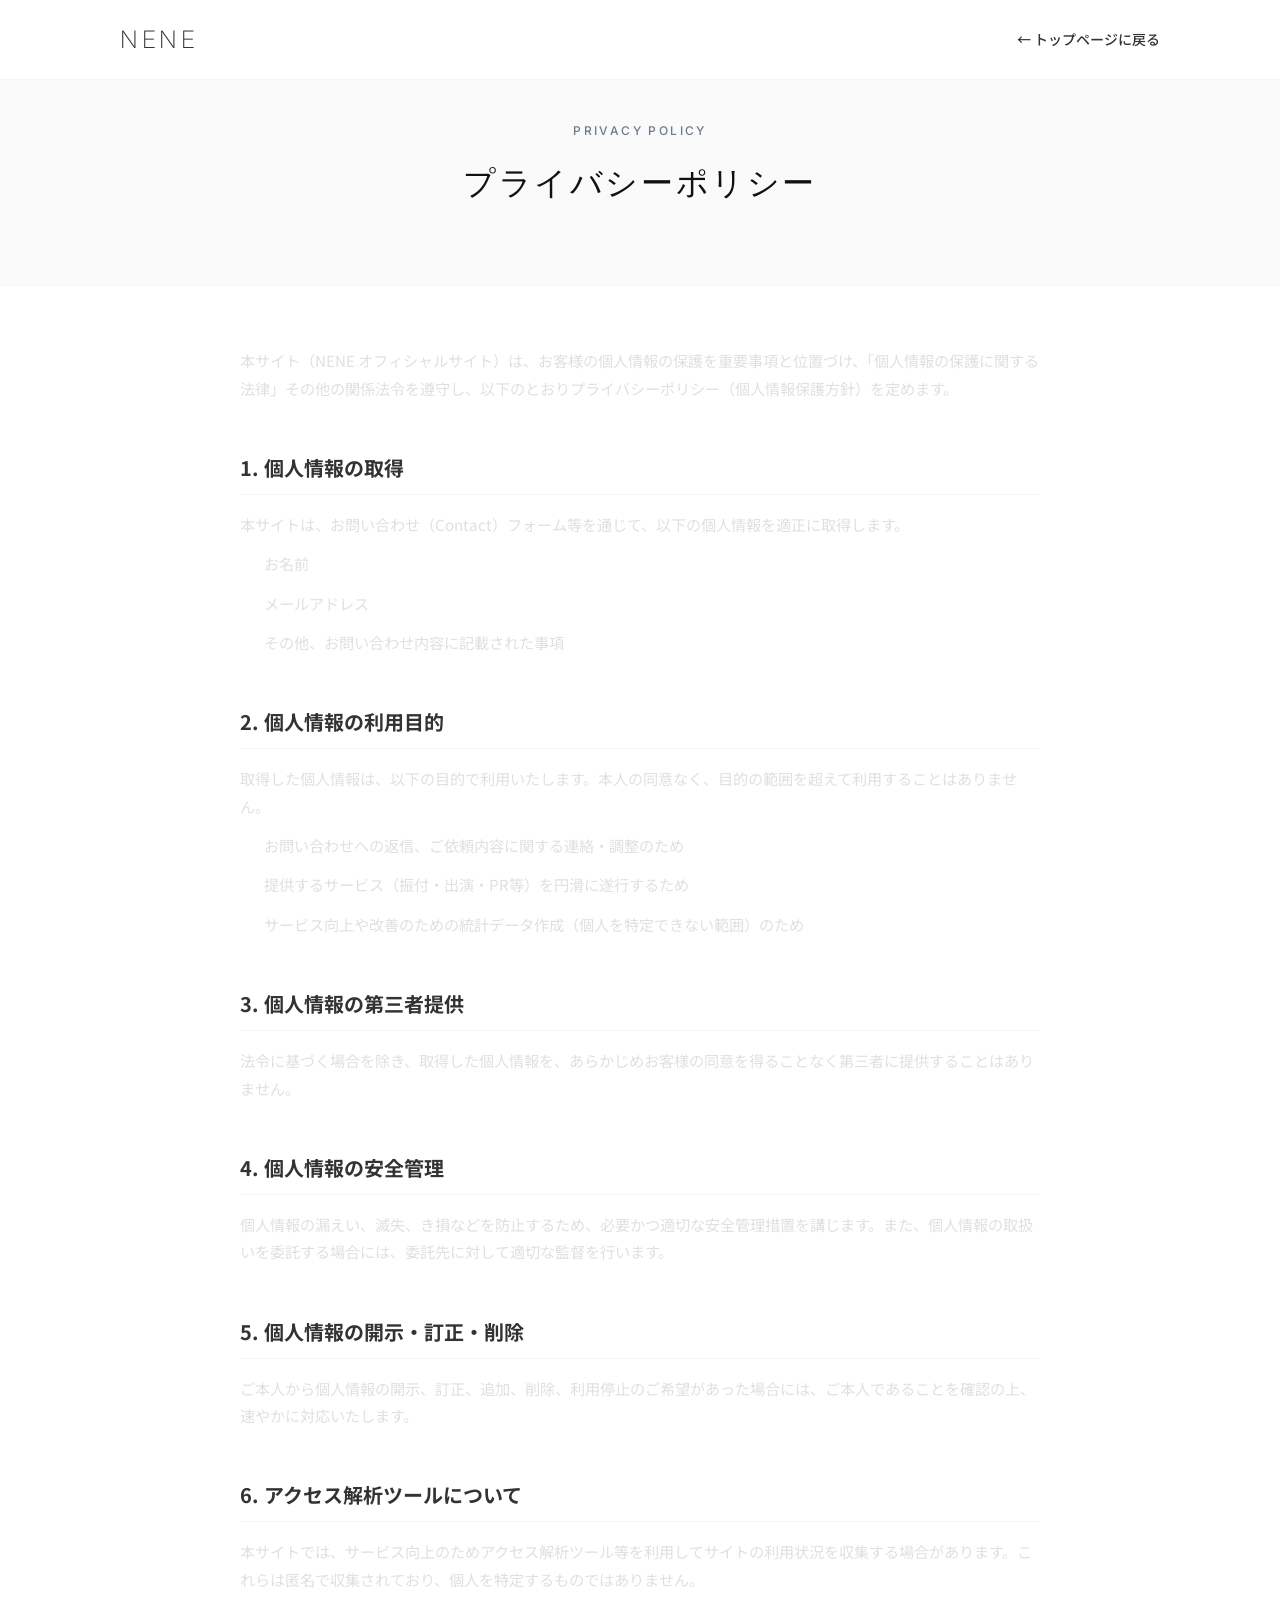
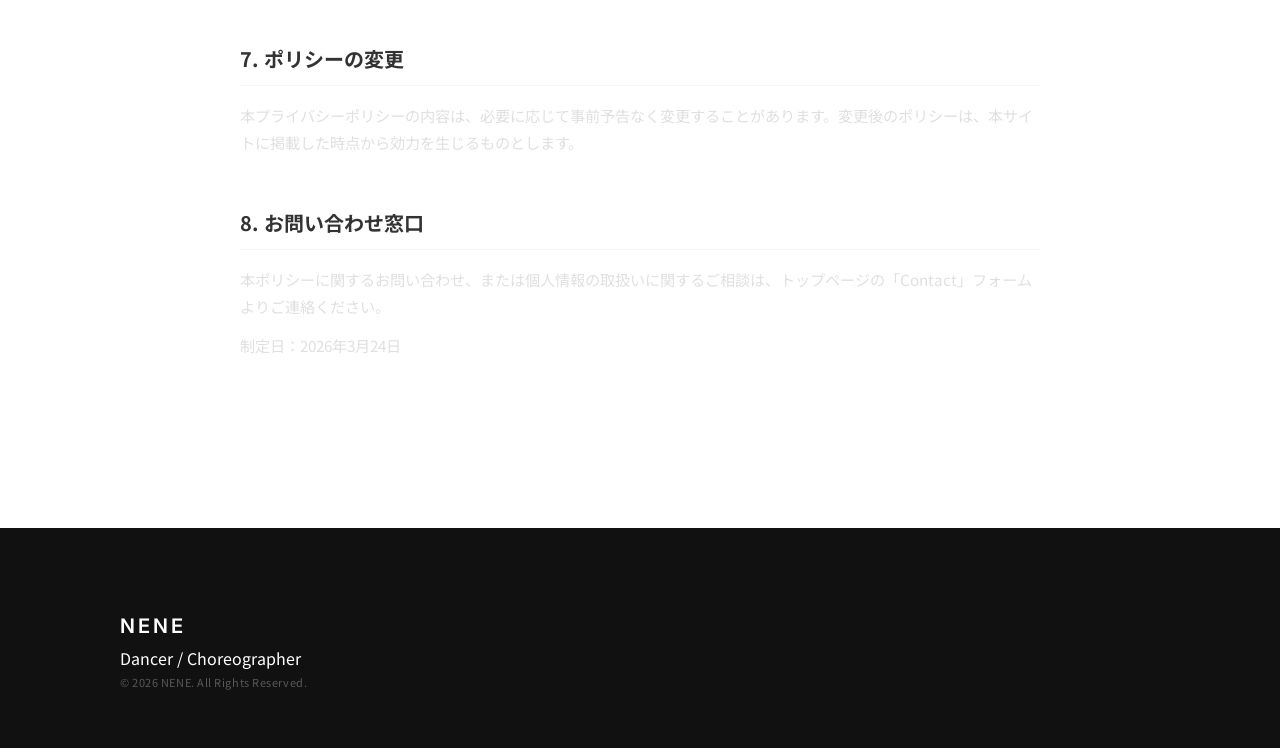
==== privacy-policy.html @ 234c53a7 "Add files via upload" ====
<!DOCTYPE html>
<html lang="ja">

<head>
  <meta charset="UTF-8">
  <meta name="viewport" content="width=device-width, initial-scale=1.0">
  <title>プライバシーポリシー — NENE</title>
  <meta name="description" content="NENE オフィシャルサイトのプライバシーポリシー（個人情報保護方針）に関するページです。">
  <link rel="stylesheet" href="style.css">
  <style>
    .page-header {
      padding: 120px 0 60px;
      background-color: var(--c-off-white);
      text-align: center;
    }
    .page-content {
      padding: 60px 0 120px;
      max-width: 800px;
      margin: 0 auto;
    }
    .policy-section {
      margin-bottom: 48px;
    }
    .policy-section h3 {
      font-size: 1.25rem;
      margin-bottom: 16px;
      color: var(--c-dark);
      padding-bottom: 8px;
      border-bottom: 1px solid var(--c-light-gray);
    }
    .policy-section p, .policy-section li {
      font-size: 0.95rem;
      line-height: 1.8;
      color: var(--c-mid-gray);
      margin-bottom: 12px;
    }
    .policy-section ul {
      padding-left: 24px;
      margin-bottom: 16px;
    }
  </style>
</head>

<body>

  <!-- HEADER -->
  <header class="header" style="background-color: var(--c-white); border-bottom: 1px solid var(--c-light-gray);">
    <div class="header-inner">
      <a href="index.html" class="header-logo"><span class="nene-logo" style="color:var(--c-dark);">NENE</span></a>
      <a href="index.html" style="font-size:0.875rem; color:var(--c-dark); font-weight:var(--fw-medium); text-decoration:none;">← トップページに戻る</a>
    </div>
  </header>

  <main>
    <div class="page-header">
      <div class="container">
        <p class="section-label">Privacy Policy</p>
        <h1 class="section-title">プライバシーポリシー</h1>
      </div>
    </div>

    <div class="page-content container">
      <div class="policy-section">
        <p>本サイト（NENE オフィシャルサイト）は、お客様の個人情報の保護を重要事項と位置づけ、「個人情報の保護に関する法律」その他の関係法令を遵守し、以下のとおりプライバシーポリシー（個人情報保護方針）を定めます。</p>
      </div>

      <div class="policy-section">
        <h3>1. 個人情報の取得</h3>
        <p>本サイトは、お問い合わせ（Contact）フォーム等を通じて、以下の個人情報を適正に取得します。</p>
        <ul>
          <li>お名前</li>
          <li>メールアドレス</li>
          <li>その他、お問い合わせ内容に記載された事項</li>
        </ul>
      </div>

      <div class="policy-section">
        <h3>2. 個人情報の利用目的</h3>
        <p>取得した個人情報は、以下の目的で利用いたします。本人の同意なく、目的の範囲を超えて利用することはありません。</p>
        <ul>
          <li>お問い合わせへの返信、ご依頼内容に関する連絡・調整のため</li>
          <li>提供するサービス（振付・出演・PR等）を円滑に遂行するため</li>
          <li>サービス向上や改善のための統計データ作成（個人を特定できない範囲）のため</li>
        </ul>
      </div>

      <div class="policy-section">
        <h3>3. 個人情報の第三者提供</h3>
        <p>法令に基づく場合を除き、取得した個人情報を、あらかじめお客様の同意を得ることなく第三者に提供することはありません。</p>
      </div>

      <div class="policy-section">
        <h3>4. 個人情報の安全管理</h3>
        <p>個人情報の漏えい、滅失、き損などを防止するため、必要かつ適切な安全管理措置を講じます。また、個人情報の取扱いを委託する場合には、委託先に対して適切な監督を行います。</p>
      </div>

      <div class="policy-section">
        <h3>5. 個人情報の開示・訂正・削除</h3>
        <p>ご本人から個人情報の開示、訂正、追加、削除、利用停止のご希望があった場合には、ご本人であることを確認の上、速やかに対応いたします。</p>
      </div>

      <div class="policy-section">
        <h3>6. アクセス解析ツールについて</h3>
        <p>本サイトでは、サービス向上のためアクセス解析ツール等を利用してサイトの利用状況を収集する場合があります。これらは匿名で収集されており、個人を特定するものではありません。</p>
      </div>

      <div class="policy-section">
        <h3>7. ポリシーの変更</h3>
        <p>本プライバシーポリシーの内容は、必要に応じて事前予告なく変更することがあります。変更後のポリシーは、本サイトに掲載した時点から効力を生じるものとします。</p>
      </div>
      
      <div class="policy-section">
        <h3>8. お問い合わせ窓口</h3>
        <p>本ポリシーに関するお問い合わせ、または個人情報の取扱いに関するご相談は、トップページの「Contact」フォームよりご連絡ください。</p>
        <p>制定日：2026年3月24日</p>
      </div>
    </div>
  </main>

  <!-- FOOTER -->
  <footer class="footer">
    <div class="container">
      <div class="footer-logo">NENE</div>
      <p class="footer-sub">Dancer / Choreographer</p>
      <div class="footer-copy">© 2026 NENE. All Rights Reserved.</div>
    </div>
  </footer>

</body>
</html>
---- style.css ----
/* ============================================================
   NENE LP — Design System & Styles
   ============================================================ */

/* --- Google Fonts --- */
@import url('https://fonts.googleapis.com/css2?family=Inter:wght@300;400;500;600;700&family=Noto+Sans+JP:wght@300;400;500;600;700&display=swap');

/* --- CSS Custom Properties --- */
:root {
  /* Colors */
  --c-white: #FFFFFF;
  --c-off-white: #FAFAFA;
  --c-light-gray: #F5F5F5;
  --c-mid-gray: #E0E0E0;
  --c-text-gray: #888888;
  --c-dark: #333333;
  --c-black: #111111;
  --c-accent: #6B7B8D;
  --c-accent-light: #8A9AAC;

  /* Typography */
  --ff-en: 'Inter', sans-serif;
  --ff-jp: 'Noto Sans JP', sans-serif;
  --fw-light: 300;
  --fw-regular: 400;
  --fw-medium: 500;
  --fw-semibold: 600;
  --fw-bold: 700;

  /* Spacing */
  --section-py: 120px;
  --section-px: 80px;
  --container-max: 1200px;

  /* Transitions */
  --transition-base: 0.3s cubic-bezier(0.4, 0, 0.2, 1);
  --transition-slow: 0.6s cubic-bezier(0.4, 0, 0.2, 1);

  /* Border Radius */
  --radius-sm: 4px;
  --radius-md: 8px;
  --radius-lg: 16px;
  --radius-full: 9999px;

  /* Header */
  --header-height: 80px;
  --header-height-shrunk: 60px;
}

/* --- Reset & Base --- */
*,
*::before,
*::after {
  margin: 0;
  padding: 0;
  box-sizing: border-box;
}

html {
  scroll-behavior: smooth;
  font-size: 16px;
  -webkit-font-smoothing: antialiased;
  -moz-osx-font-smoothing: grayscale;
}

body {
  font-family: var(--ff-jp);
  color: var(--c-dark);
  background-color: var(--c-white);
  line-height: 1.8;
  overflow-x: hidden;
}

img {
  max-width: 100%;
  height: auto;
  display: block;
}

a {
  color: inherit;
  text-decoration: none;
  transition: opacity var(--transition-base);
}

a:hover {
  opacity: 0.7;
}

ul,
ol {
  list-style: none;
}

button {
  font-family: inherit;
  cursor: pointer;
  border: none;
  background: none;
}

/* --- Utility --- */
.container {
  max-width: var(--container-max);
  margin: 0 auto;
  padding: 0 var(--section-px);
}

.section-label {
  font-family: var(--ff-en);
  font-size: 0.75rem;
  font-weight: var(--fw-medium);
  letter-spacing: 0.2em;
  text-transform: uppercase;
  color: var(--c-accent);
  margin-bottom: 12px;
}

.section-title {
  font-family: var(--ff-en);
  font-size: 2rem;
  font-weight: var(--fw-light);
  letter-spacing: 0.08em;
  color: var(--c-black);
  margin-bottom: 16px;
}

.section-subtitle {
  font-size: 0.95rem;
  font-weight: var(--fw-light);
  color: var(--c-text-gray);
  line-height: 1.8;
  max-width: 600px;
}

.btn {
  display: inline-flex;
  align-items: center;
  justify-content: center;
  gap: 8px;
  padding: 14px 32px;
  font-size: 0.875rem;
  font-weight: var(--fw-medium);
  letter-spacing: 0.05em;
  border-radius: var(--radius-md);
  transition: all var(--transition-base);
  white-space: nowrap;
}

.btn-primary {
  background-color: var(--c-black);
  color: var(--c-white);
}

.btn-primary:hover {
  background-color: var(--c-dark);
  opacity: 1;
}

.btn-outline {
  background-color: transparent;
  color: var(--c-black);
  border: 1px solid var(--c-black);
}

.btn-outline:hover {
  background-color: var(--c-black);
  color: var(--c-white);
  opacity: 1;
}

.btn-white {
  background-color: var(--c-white);
  color: var(--c-black);
}

.btn-white:hover {
  background-color: var(--c-off-white);
  opacity: 1;
}

.btn-sm {
  padding: 10px 24px;
  font-size: 0.8125rem;
}

.btn-arrow::after {
  content: '→';
  transition: transform var(--transition-base);
}

.btn-arrow:hover::after {
  transform: translateX(4px);
}

/* --- Fade-in Animation --- */
.fade-in {
  opacity: 0;
  transform: translateY(30px);
  transition: opacity var(--transition-slow), transform var(--transition-slow);
}

.fade-in.is-visible {
  opacity: 1;
  transform: translateY(0);
}

/* ============================================================
   HEADER
   ============================================================ */
.header {
  position: fixed;
  top: 0;
  left: 0;
  width: 100%;
  height: var(--header-height);
  z-index: 1000;
  background-color: rgba(255, 255, 255, 0.95);
  backdrop-filter: blur(12px);
  -webkit-backdrop-filter: blur(12px);
  transition: height var(--transition-base), box-shadow var(--transition-base);
  display: flex;
  align-items: center;
}

.header.is-scrolled {
  height: var(--header-height-shrunk);
  box-shadow: 0 1px 0 rgba(0, 0, 0, 0.06);
}

.header-inner {
  display: flex;
  align-items: center;
  justify-content: space-between;
  width: 100%;
  max-width: var(--container-max);
  margin: 0 auto;
  padding: 0 var(--section-px);
}

.header-logo {
  font-family: var(--ff-en);
  font-size: 1.5rem;
  font-weight: var(--fw-semibold);
  letter-spacing: 0.15em;
  color: var(--c-black);
  transition: font-size var(--transition-base);
}

.header.is-scrolled .header-logo {
  font-size: 1.25rem;
}

.header-nav {
  display: flex;
  align-items: center;
  gap: 36px;
}

.header-nav a {
  font-size: 0.8125rem;
  font-weight: var(--fw-medium);
  letter-spacing: 0.05em;
  color: var(--c-dark);
  position: relative;
}

.header-nav a::after {
  content: '';
  position: absolute;
  bottom: -4px;
  left: 0;
  width: 0;
  height: 1px;
  background-color: var(--c-black);
  transition: width var(--transition-base);
}

.header-nav a:hover {
  opacity: 1;
}

.header-nav a:hover::after {
  width: 100%;
}

/* Hamburger */
.hamburger {
  display: none;
  flex-direction: column;
  justify-content: center;
  gap: 6px;
  width: 28px;
  height: 28px;
  z-index: 1100;
  position: relative;
}

.hamburger span {
  display: block;
  width: 100%;
  height: 1.5px;
  background-color: var(--c-black);
  transition: all var(--transition-base);
  transform-origin: center;
}

.hamburger.is-open span:nth-child(1) {
  transform: translateY(7.5px) rotate(45deg);
}

.hamburger.is-open span:nth-child(2) {
  opacity: 0;
}

.hamburger.is-open span:nth-child(3) {
  transform: translateY(-7.5px) rotate(-45deg);
}

/* Mobile Menu Overlay */
.mobile-menu {
  position: fixed;
  top: 0;
  left: 0;
  width: 100%;
  height: 100vh;
  height: 100dvh;
  background-color: rgba(255, 255, 255, 0.98);
  backdrop-filter: blur(20px);
  -webkit-backdrop-filter: blur(20px);
  z-index: 1050;
  display: flex;
  flex-direction: column;
  align-items: center;
  justify-content: center;
  gap: 40px;
  opacity: 0;
  visibility: hidden;
  transition: opacity var(--transition-base), visibility var(--transition-base);
}

.mobile-menu.is-open {
  opacity: 1;
  visibility: visible;
}

.mobile-menu a {
  font-family: var(--ff-en);
  font-size: 1.25rem;
  font-weight: var(--fw-light);
  letter-spacing: 0.15em;
  color: var(--c-black);
}

.mobile-menu-sns {
  display: flex;
  gap: 24px;
  margin-top: 20px;
}

.mobile-menu-sns a {
  font-size: 1rem;
  letter-spacing: 0;
}

/* ============================================================
   HERO
   ============================================================ */
.hero {
  position: relative;
  width: 100%;
  height: 90vh;
  height: 90dvh;
  min-height: 600px;
  display: flex;
  align-items: flex-end;
  justify-content: flex-start;
  overflow: hidden;
}

.hero-bg {
  position: absolute;
  top: 0;
  left: 0;
  width: 100%;
  height: 100%;
  z-index: 1;
}

.hero-slide {
  position: absolute;
  top: 0;
  left: 0;
  width: 100%;
  height: 100%;
  object-fit: cover;
  object-position: center 30%;
  opacity: 0;
  transition: opacity 1s ease-in-out;
}

.hero-slide.is-active {
  opacity: 1;
}

.hero-overlay {
  display: none;
}

@media (prefers-reduced-motion: reduce) {
  .hero-slide {
    transition: none;
  }
}

.hero-content {
  position: relative;
  z-index: 3;
  width: 36%;
  min-width: 340px;
  max-width: 440px;
  display: flex;
  flex-direction: column;
  justify-content: center;
  margin: 0 0 40px max(var(--section-px), calc((100vw - var(--container-max)) / 2 + var(--section-px)));
  padding: 32px;
  border-radius: 20px;
  color: var(--c-black);
  background-color: rgba(255, 255, 255, 0.55);
  backdrop-filter: blur(16px);
  -webkit-backdrop-filter: blur(16px);
  border: 1px solid rgba(255, 255, 255, 0.6);
  box-shadow: 0 8px 32px rgba(0, 0, 0, 0.1);
}

.hero-catch {
  font-family: var(--ff-en);
  font-size: 2.4rem;
  font-weight: var(--fw-light);
  letter-spacing: 0.1em;
  line-height: 1.4;
  margin-bottom: 12px;
  opacity: 0;
  transform: translateY(30px);
  animation: heroFadeIn 1s ease-out 0.3s forwards;
}

.hero-sub {
  font-family: var(--ff-en);
  font-size: 0.9rem;
  font-weight: var(--fw-light);
  letter-spacing: 0.15em;
  margin-bottom: 12px;
  opacity: 0;
  transform: translateY(20px);
  animation: heroFadeIn 1s ease-out 0.4s forwards;
}

.hero-sub-copy {
  font-size: 0.9rem;
  font-weight: var(--fw-light);
  color: var(--c-text-gray);
  letter-spacing: 0.05em;
  line-height: 1.6;
  margin-bottom: 24px;
  opacity: 0;
  transform: translateY(20px);
  animation: heroFadeIn 1s ease-out 0.7s forwards;
}

.hero-cta {
  display: flex;
  gap: 12px;
  flex-wrap: wrap;
  opacity: 0;
  transform: translateY(20px);
  animation: heroFadeIn 1s ease-out 1s forwards;
}

@keyframes heroFadeIn {
  to {
    opacity: 1;
    transform: translateY(0);
  }
}

.btn-hero-main {
  background-color: var(--c-black);
  color: var(--c-white);
  border: 1px solid var(--c-black);
}
.btn-hero-main:hover {
  background-color: var(--c-dark);
  color: var(--c-white);
}

.btn-hero-sub {
  background-color: transparent;
  color: var(--c-black);
  border: 1px solid var(--c-black);
}
.btn-hero-sub:hover {
  background-color: var(--c-black);
  color: var(--c-white);
}

/* ============================================================
   QUICK REQUESTS
   ============================================================ */
.quick-requests {
  background: var(--c-off-white);
  padding: 72px 0 64px;
  position: relative;
  z-index: 10;
  border-top: 1px solid rgba(0, 0, 0, 0.03);
  border-bottom: 1px solid rgba(0, 0, 0, 0.03);
}

.quick-requests-header {
  text-align: center;
  margin-bottom: 48px;
}

.quick-requests-title {
  font-size: 1.35rem;
  letter-spacing: 0.1em;
  margin-bottom: 12px;
  font-weight: var(--fw-semibold);
  color: var(--c-black);
}

.quick-requests-sub {
  font-size: 0.85rem;
  letter-spacing: 0.05em;
  color: var(--c-text-gray);
}

.quick-requests-grid {
  display: grid;
  grid-template-columns: repeat(4, 1fr);
  gap: 24px;
  max-width: 1000px;
  margin: 0 auto;
}

.quick-req-item {
  display: flex;
  flex-direction: column;
  align-items: center;
  text-align: center;
  background-color: var(--c-white);
  padding: 32px 24px;
  border-radius: 12px;
  border: 1px solid rgba(0, 0, 0, 0.04);
  box-shadow: 0 4px 16px rgba(0, 0, 0, 0.02);
  transition: transform var(--transition-base), box-shadow var(--transition-base);
}

.quick-req-item:hover {
  transform: translateY(-2px);
  box-shadow: 0 8px 24px rgba(0, 0, 0, 0.06);
}

.quick-req-label {
  font-weight: var(--fw-semibold);
  font-size: 1.05rem;
  color: var(--c-black);
  margin-bottom: 16px;
  position: relative;
}

.quick-req-label::after {
  content: '';
  display: block;
  width: 24px;
  height: 1px;
  background-color: rgba(0, 0, 0, 0.15);
  margin: 12px auto 0;
}

.quick-req-desc {
  font-size: 0.85rem;
  color: var(--c-text-gray);
  line-height: 1.6;
}

/* ============================================================
   NEWS / INFORMATION
   ============================================================ */
.news {
  padding: var(--section-py) 0;
  background-color: var(--c-white);
}

.news-header {
  display: flex;
  align-items: flex-end;
  justify-content: space-between;
  margin-bottom: 48px;
}

.news-list {
  display: flex;
  flex-direction: column;
  gap: 0;
}

.news-item {
  display: flex;
  align-items: baseline;
  gap: 24px;
  padding: 24px 0;
  border-bottom: 1px solid var(--c-mid-gray);
  transition: background-color var(--transition-base);
}

.news-item:first-child {
  border-top: 1px solid var(--c-mid-gray);
}

.news-item:hover {
  background-color: var(--c-off-white);
}

.news-date {
  font-family: var(--ff-en);
  font-size: 0.8125rem;
  font-weight: var(--fw-regular);
  color: var(--c-text-gray);
  letter-spacing: 0.05em;
  white-space: nowrap;
  min-width: 100px;
}

.news-category {
  font-size: 0.6875rem;
  font-weight: var(--fw-medium);
  letter-spacing: 0.1em;
  text-transform: uppercase;
  color: var(--c-accent);
  background-color: var(--c-light-gray);
  padding: 4px 12px;
  border-radius: var(--radius-full);
  white-space: nowrap;
}

.news-title {
  font-size: 0.9375rem;
  font-weight: var(--fw-regular);
  color: var(--c-dark);
  flex: 1;
}

.news-more {
  text-align: center;
  margin-top: 48px;
}

/* ============================================================
   PROFILE
   ============================================================ */
.profile {
  padding: var(--section-py) 0;
  background-color: var(--c-off-white);
}

.profile-grid {
  display: grid;
  grid-template-columns: 1fr 1fr;
  gap: 80px;
  align-items: start;
  margin-top: 56px;
}

.profile-image {
  position: relative;
  overflow: hidden;
  border-radius: var(--radius-sm);
}

.profile-image img {
  width: 100%;
  height: auto;
  aspect-ratio: 3/4;
  object-fit: cover;
  transition: transform var(--transition-slow);
}

.profile-image:hover img {
  transform: scale(1.02);
}

.profile-info {
  display: flex;
  flex-direction: column;
  gap: 24px;
}

.profile-name {
  font-family: var(--ff-en);
  font-size: 2.5rem;
  font-weight: var(--fw-light);
  letter-spacing: 0.15em;
  color: var(--c-black);
}

.profile-title {
  font-family: var(--ff-en);
  font-size: 0.875rem;
  font-weight: var(--fw-regular);
  letter-spacing: 0.15em;
  color: var(--c-accent);
}

.profile-badges {
  display: grid;
  grid-template-columns: repeat(3, 1fr);
  gap: 12px;
  margin-top: 24px;
  margin-bottom: 32px;
}

.profile-badge {
  display: flex;
  flex-direction: column;
  align-items: center;
  justify-content: flex-start;
  text-align: center;
  gap: 6px;
  background-color: var(--c-off-white);
  padding: 16px 8px;
  border-radius: var(--radius-sm);
  border: 1px solid var(--c-light-gray);
  box-shadow: 0 4px 12px rgba(0,0,0,0.03);
}

.badge-icon {
  font-size: 1.75rem;
  line-height: 1;
}

.badge-text {
  font-family: var(--ff-ja);
  font-size: 0.75rem;
  font-weight: var(--fw-bold);
  line-height: 1.4;
  color: var(--c-dark);
}

@media (max-width: 480px) {
  .profile-badges {
    gap: 8px;
  }
  .profile-badge {
    padding: 12px 4px;
    gap: 4px;
  }
  .badge-icon {
    font-size: 1.5rem;
  }
  .badge-text {
    font-size: 0.65rem;
    letter-spacing: -0.02em;
  }
}

.profile-summary {
  font-size: 1rem;
  line-height: 2;
  color: var(--c-dark);
  font-weight: var(--fw-light);
}

.profile-detail {
  font-size: 0.9375rem;
  line-height: 2;
  color: var(--c-dark);
  font-weight: var(--fw-light);
}

.profile-highlights {
  margin-top: 8px;
}

.profile-highlights h4 {
  font-size: 0.8125rem;
  font-weight: var(--fw-semibold);
  letter-spacing: 0.1em;
  text-transform: uppercase;
  color: var(--c-accent);
  margin-bottom: 16px;
}

.profile-highlights ul {
  display: flex;
  flex-direction: column;
  gap: 8px;
}

.profile-highlights li {
  font-size: 0.875rem;
  font-weight: var(--fw-light);
  color: var(--c-dark);
  padding-left: 16px;
  position: relative;
}

.profile-highlights li::before {
  content: '';
  position: absolute;
  left: 0;
  top: 0.75em;
  width: 6px;
  height: 1px;
  background-color: var(--c-accent);
}

/* ============================================================
   SERVICES / WORKS
   ============================================================ */
.services {
  padding: var(--section-py) 0;
  background-color: var(--c-white);
}

.services-header {
  text-align: center;
  margin-bottom: 64px;
}

.services-header .section-subtitle {
  margin: 0 auto;
}

.services-grid {
  display: grid;
  grid-template-columns: 1fr 1fr;
  gap: 40px;
}

.service-card {
  background-color: var(--c-off-white);
  border-radius: var(--radius-md);
  padding: 48px 40px;
  display: flex;
  flex-direction: column;
  gap: 16px;
  transition: transform var(--transition-base), box-shadow var(--transition-base);
}

.service-card:hover {
  transform: translateY(-4px);
  box-shadow: 0 12px 40px rgba(0, 0, 0, 0.06);
}

.service-number {
  font-family: var(--ff-en);
  font-size: 0.75rem;
  font-weight: var(--fw-medium);
  letter-spacing: 0.15em;
  color: var(--c-accent);
}

.service-name {
  font-size: 1.25rem;
  font-weight: var(--fw-semibold);
  color: var(--c-black);
  letter-spacing: 0.05em;
}

.service-target {
  font-size: 0.8125rem;
  color: var(--c-accent);
  font-weight: var(--fw-medium);
}

.service-desc-layers {
  display: flex;
  flex-direction: column;
  gap: 12px;
  flex: 1;
}

.layer-benefit {
  font-size: 0.9375rem;
  color: var(--c-black);
  line-height: 1.6;
}

.layer-rationale {
  font-size: 0.875rem;
  color: var(--c-dark);
  line-height: 1.7;
  padding: 10px;
  background-color: var(--c-light-gray);
  border-left: 3px solid var(--c-accent);
  border-radius: 2px;
}

.layer-specifics {
  font-size: 0.875rem;
  color: var(--c-text-gray);
  line-height: 1.6;
}

.service-card .btn {
  align-self: flex-start;
  margin-top: 8px;
}

/* Visual Break Photo */
.visual-break {
  width: 100%;
  padding: 0;
  overflow: hidden;
}

.visual-break img {
  width: 100%;
  height: 480px;
  object-fit: cover;
}

#process + .visual-break img {
  object-position: center 30%;
}

#faq + .visual-break img {
  object-position: center 20%;
}

/* ============================================================
   SNS / FOLLOW
   ============================================================ */
.sns {
  padding: var(--section-py) 0;
  background-color: var(--c-off-white);
}

.sns-header {
  text-align: center;
  margin-bottom: 56px;
}

.sns-header .section-subtitle {
  margin: 0 auto;
}

.sns-grid {
  display: grid;
  grid-template-columns: repeat(3, 1fr);
  gap: 32px;
}

.sns-card {
  background-color: var(--c-white);
  border-radius: var(--radius-md);
  padding: 48px 32px;
  text-align: center;
  display: flex;
  flex-direction: column;
  align-items: center;
  gap: 20px;
  transition: transform var(--transition-base), box-shadow var(--transition-base);
}

.sns-card:hover {
  transform: translateY(-4px);
  box-shadow: 0 12px 40px rgba(0, 0, 0, 0.06);
}

.sns-icon {
  width: 56px;
  height: 56px;
  border-radius: 50%;
  background-color: var(--c-light-gray);
  display: flex;
  align-items: center;
  justify-content: center;
  transition: background-color var(--transition-base);
}

.sns-card:hover .sns-icon {
  background-color: var(--c-black);
}

.sns-icon svg {
  width: 24px;
  height: 24px;
  fill: var(--c-dark);
  transition: fill var(--transition-base);
}

.sns-card:hover .sns-icon svg {
  fill: var(--c-white);
}

.sns-name {
  font-family: var(--ff-en);
  font-size: 1rem;
  font-weight: var(--fw-medium);
  letter-spacing: 0.1em;
  color: var(--c-black);
}

.sns-handle {
  font-size: 0.8125rem;
  color: var(--c-text-gray);
  font-weight: var(--fw-light);
}

/* ============================================================
   LOGO (CSS Text)
   ============================================================ */
.nene-logo {
  font-family: var(--ff-en);
  font-weight: 200;
  letter-spacing: 0.15em;
  line-height: 1;
  text-transform: uppercase;
  display: inline-block;
}

.header-logo {
  display: flex;
  align-items: center;
}

.header-logo .nene-logo {
  font-size: 1.5rem;
  color: var(--c-black);
  transition: font-size var(--transition-base);
}

.header.is-scrolled .header-logo .nene-logo {
  font-size: 1.25rem;
}

.hero-logo-wrapper {
  margin-bottom: 32px;
}

.hero-logo-text {
  font-size: 4rem;
  color: var(--c-white);
  animation: heroFadeIn 1s ease-out 0s forwards;
  opacity: 0;
  transform: translateY(30px);
}

.footer-logo-watermark {
  position: absolute;
  top: 50%;
  left: 50%;
  transform: translate(-50%, -50%);
  z-index: 0;
  pointer-events: none;
  opacity: 0.04;
}

.footer-logo-watermark .nene-logo {
  font-size: 25vw;
  color: var(--c-white);
  white-space: nowrap;
}

/* ============================================================
   VOICE (Reviews)
   ============================================================ */
.voice {
  padding: var(--section-py) 0;
  background-color: var(--c-light-gray);
  overflow: hidden;
}

.voice-header {
  text-align: center;
  margin-bottom: 64px;
}

.voice-carousel {
  position: relative;
  width: 100%;
  padding-bottom: 40px;
  /* space for dots */
}

.voice-track-container {
  overflow: hidden;
  width: 100%;
  border-radius: var(--radius-md);
  cursor: grab;
}

.voice-track-container:active {
  cursor: grabbing;
}

.voice-track {
  display: flex;
  gap: 20px;
  transition: transform 0.4s cubic-bezier(0.25, 1, 0.5, 1);
  will-change: transform;
}

.voice-card {
  flex: 0 0 calc(33.333% - 13.4px);
  min-width: 280px;
  background-color: var(--c-white);
  padding: 32px;
  border-radius: var(--radius-md);
  box-shadow: 0 4px 12px rgba(0, 0, 0, 0.03);
  display: flex;
  flex-direction: column;
  gap: 12px;
  user-select: none;
}

.voice-catch {
  font-size: 1.05rem;
  font-weight: var(--fw-semibold);
  color: var(--c-black);
  border-bottom: 2px solid var(--c-accent);
  padding-bottom: 8px;
  margin-bottom: 4px;
}

.voice-text {
  font-size: 0.9375rem;
  line-height: 1.8;
  color: var(--c-dark);
  font-weight: var(--fw-regular);
}

/* Navigation Buttons */
.voice-nav-btn {
  position: absolute;
  top: calc(50% - 20px);
  transform: translateY(-50%);
  width: 48px;
  height: 48px;
  border-radius: 50%;
  background: var(--c-white);
  border: 1px solid rgba(0, 0, 0, 0.05);
  box-shadow: 0 4px 12px rgba(0, 0, 0, 0.1);
  display: flex;
  align-items: center;
  justify-content: center;
  color: var(--c-black);
  cursor: pointer;
  z-index: 10;
  transition: all var(--transition-base);
}

.voice-nav-btn:hover {
  background: var(--c-black);
  color: var(--c-white);
}

.voice-nav-btn.prev {
  left: -24px;
}

.voice-nav-btn.next {
  right: -24px;
}

/* Dots */
.voice-dots {
  position: absolute;
  bottom: 0;
  left: 0;
  width: 100%;
  display: flex;
  justify-content: center;
  gap: 8px;
  margin-top: 24px;
}

.voice-dot {
  width: 8px;
  height: 8px;
  border-radius: 50%;
  background: rgba(0, 0, 0, 0.15);
  cursor: pointer;
  transition: all var(--transition-base);
}

.voice-dot.is-active {
  background: var(--c-accent);
  transform: scale(1.2);
}

/* ============================================================
   WORKS (実績)
   ============================================================ */
.works {
  padding: var(--section-py) 0;
  background-color: var(--c-off-white);
}

.works-header {
  text-align: center;
  margin-bottom: 64px;
}

.works-category {
  margin-bottom: 64px;
}

.works-category:last-child {
  margin-bottom: 0;
}

.works-category-title {
  font-family: var(--ff-en);
  font-size: 1.25rem;
  font-weight: var(--fw-medium);
  letter-spacing: 0.1em;
  color: var(--c-accent);
  margin-bottom: 32px;
  padding-bottom: 12px;
  border-bottom: 1px solid var(--c-mid-gray);
}

.works-grid {
  display: grid;
  grid-template-columns: repeat(2, 1fr);
  gap: 32px;
}

.works-card {
  background-color: var(--c-white);
  border-radius: var(--radius-md);
  padding: 24px;
  box-shadow: 0 4px 16px rgba(0, 0, 0, 0.04);
  display: flex;
  flex-direction: column;
  gap: 16px;
}

.works-label {
  font-family: var(--ff-en);
  font-size: 0.75rem;
  font-weight: var(--fw-medium);
  letter-spacing: 0.1em;
  text-transform: uppercase;
  color: var(--c-mid-gray);
}

/* YouTube 16:9 レスポンシブ */
.works-embed-yt {
  position: relative;
  width: 100%;
  padding-bottom: 56.25%;
  height: 0;
  overflow: hidden;
  border-radius: var(--radius-sm);
}

.works-embed-yt iframe {
  position: absolute;
  top: 0;
  left: 0;
  width: 100%;
  height: 100%;
  border-radius: var(--radius-sm);
}

/* Instagram 埋め込み */
.works-embed-ig {
  width: 100%;
  overflow: hidden;
  border-radius: var(--radius-sm);
}

.works-embed-ig .instagram-media {
  margin: 0 auto !important;
  min-width: 0 !important;
}

.works-card .btn {
  align-self: flex-start;
}

/* ============================================================
   PROCESS
   ============================================================ */
.process {
  padding: var(--section-py) 0;
  background-color: var(--c-white);
}

.process-header {
  text-align: center;
  margin-bottom: 64px;
}

.process-grid {
  display: grid;
  grid-template-columns: repeat(4, 1fr);
  gap: 24px;
}

.process-step {
  background-color: var(--c-off-white);
  padding: 40px 24px;
  border-radius: var(--radius-md);
  position: relative;
  display: flex;
  flex-direction: column;
  gap: 12px;
}

.process-number {
  font-family: var(--ff-en);
  font-size: 3rem;
  font-weight: 200;
  color: var(--c-accent);
  opacity: 0.3;
  line-height: 1;
  margin-bottom: 8px;
}

.process-name {
  font-size: 1.125rem;
  font-weight: var(--fw-semibold);
  color: var(--c-black);
}

.process-desc {
  font-size: 0.875rem;
  line-height: 1.8;
  color: var(--c-dark);
  font-weight: var(--fw-light);
}

/* ============================================================
   FAQ
   ============================================================ */
.faq {
  padding: var(--section-py) 0;
  background-color: var(--c-off-white);
}

.faq-header {
  text-align: center;
  margin-bottom: 64px;
}

.faq-list {
  max-width: 800px;
  margin: 0 auto;
  display: flex;
  flex-direction: column;
  gap: 24px;
}

.faq-item {
  background-color: var(--c-white);
  border-radius: var(--radius-md);
  box-shadow: 0 4px 12px rgba(0, 0, 0, 0.03);
  overflow: hidden;
}

.faq-q-btn {
  width: 100%;
  display: flex;
  align-items: center;
  justify-content: space-between;
  padding: 24px 32px;
  background: none;
  border: none;
  cursor: pointer;
  text-align: left;
  gap: 16px;
  transition: background-color var(--transition-base);
}

.faq-q-btn:hover {
  background-color: var(--c-light-gray);
}

.faq-q-text {
  font-size: 1.125rem;
  font-weight: var(--fw-medium);
  color: var(--c-black);
}

.faq-q-icon {
  position: relative;
  width: 24px;
  height: 24px;
  flex-shrink: 0;
}

.faq-q-icon::before,
.faq-q-icon::after {
  content: "";
  position: absolute;
  top: 50%;
  left: 50%;
  background-color: var(--c-black);
  transform: translate(-50%, -50%);
  transition: transform var(--transition-base);
}

.faq-q-icon::before {
  width: 14px;
  height: 2px;
}

.faq-q-icon::after {
  width: 2px;
  height: 14px;
}

/* 展開時：縦線を消して「＋」から「−」にする */
.faq-q-btn[aria-expanded="true"] .faq-q-icon::after {
  transform: translate(-50%, -50%) rotate(90deg);
  opacity: 0;
}

.faq-a-wrapper {
  display: grid;
  grid-template-rows: 0fr;
  transition: grid-template-rows var(--transition-base);
}

.faq-q-btn[aria-expanded="true"]+.faq-a-wrapper {
  grid-template-rows: 1fr;
}

.faq-a-content {
  overflow: hidden;
  padding: 0 32px;
}

.faq-q-btn[aria-expanded="true"]+.faq-a-wrapper .faq-a-content {
  padding: 0 32px 32px 32px;
}

.faq-a-content p {
  font-size: 0.9375rem;
  line-height: 1.8;
  color: var(--c-dark);
  font-weight: var(--fw-light);
  margin-bottom: 20px;
  padding-top: 20px;
  border-top: 1px dashed var(--c-mid-gray);
}

/* ============================================================
   CONTACT
   ============================================================ */
.contact {
  padding: var(--section-py) 0;
  background-color: var(--c-white);
}

.contact-header {
  text-align: center;
  margin-bottom: 64px;
}

.contact-inner {
  display: grid;
  grid-template-columns: 1fr 1.2fr;
  gap: 80px;
  margin-top: 56px;
}

.contact-text {
  display: flex;
  flex-direction: column;
  gap: 24px;
}

.contact-text p {
  font-size: 0.9375rem;
  font-weight: var(--fw-light);
  line-height: 2;
  color: var(--c-dark);
}

.contact-image {
  margin-top: 32px;
  border-radius: var(--radius-sm);
  overflow: hidden;
}

.contact-image img {
  width: 100%;
  height: 300px;
  object-fit: cover;
}

.contact-form {
  display: flex;
  flex-direction: column;
  gap: 24px;
}

.form-group {
  display: flex;
  flex-direction: column;
  gap: 8px;
}

.form-group label {
  font-size: 0.8125rem;
  font-weight: var(--fw-medium);
  color: var(--c-dark);
  letter-spacing: 0.05em;
}

.form-group label .required {
  color: #C0392B;
  font-size: 0.6875rem;
  margin-left: 8px;
}

.form-group label .optional {
  color: var(--c-text-gray);
  font-size: 0.6875rem;
  margin-left: 8px;
}

.form-group input,
.form-group select,
.form-group textarea {
  width: 100%;
  padding: 14px 16px;
  border: 1px solid var(--c-mid-gray);
  border-radius: var(--radius-sm);
  font-family: var(--ff-jp);
  font-size: 0.9375rem;
  font-weight: var(--fw-light);
  color: var(--c-dark);
  background-color: var(--c-white);
  transition: border-color var(--transition-base);
  outline: none;
}

.form-group input:focus,
.form-group select:focus,
.form-group textarea:focus {
  border-color: var(--c-accent);
}

.form-group textarea {
  resize: vertical;
  min-height: 140px;
}

.form-row {
  display: grid;
  grid-template-columns: 1fr 1fr;
  gap: 24px;
}

.form-submit {
  margin-top: 8px;
}

.form-submit .btn {
  width: 100%;
  padding: 18px;
  font-size: 0.9375rem;
}

/* Thank you message */
.thank-you {
  display: none;
  text-align: center;
  padding: 80px 40px;
}

.thank-you.is-visible {
  display: flex;
  flex-direction: column;
  align-items: center;
  gap: 24px;
}

.thank-you-icon {
  width: 64px;
  height: 64px;
  border-radius: 50%;
  background-color: var(--c-light-gray);
  display: flex;
  align-items: center;
  justify-content: center;
  font-size: 1.5rem;
}

.thank-you h3 {
  font-size: 1.25rem;
  font-weight: var(--fw-medium);
  color: var(--c-black);
}

.thank-you p {
  font-size: 0.9375rem;
  font-weight: var(--fw-light);
  color: var(--c-dark);
  line-height: 2;
}

/* ============================================================
   FOOTER
   ============================================================ */
.footer {
  padding: 80px 0 56px;
  background-color: var(--c-black);
  color: var(--c-white);
  position: relative;
  overflow: hidden;
}

.footer-inner {
  display: flex;
  flex-direction: column;
  align-items: center;
  gap: 32px;
}

.footer-logo {
  font-family: var(--ff-en);
  font-size: 1.25rem;
  font-weight: var(--fw-semibold);
  letter-spacing: 0.15em;
}

.footer-sns {
  display: flex;
  gap: 20px;
  position: relative;
  z-index: 1;
}

.footer-sns a {
  width: 40px;
  height: 40px;
  border-radius: 50%;
  border: 1px solid rgba(255, 255, 255, 0.2);
  display: flex;
  align-items: center;
  justify-content: center;
  transition: all var(--transition-base);
}

.footer-sns a:hover {
  border-color: var(--c-white);
  background-color: rgba(255, 255, 255, 0.1);
  opacity: 1;
}

.footer-sns svg {
  width: 16px;
  height: 16px;
  fill: var(--c-white);
}

.footer-links {
  display: flex;
  gap: 32px;
  position: relative;
  z-index: 1;
}

.footer-links a {
  font-size: 0.75rem;
  font-weight: var(--fw-light);
  letter-spacing: 0.05em;
  color: rgba(255, 255, 255, 0.5);
}

.footer-links a:hover {
  color: var(--c-white);
  opacity: 1;
}

.footer-copy {
  font-size: 0.6875rem;
  color: rgba(255, 255, 255, 0.3);
  letter-spacing: 0.05em;
  position: relative;
  z-index: 1;
}

/* ============================================================
   RESPONSIVE — Tablet (≤ 1024px)
   ============================================================ */
@media (max-width: 1024px) {
  :root {
    --section-py: 96px;
    --section-px: 48px;
  }

  .hero-catch {
    font-size: 2.75rem;
  }

  .quick-links-grid {
    grid-template-columns: repeat(2, 1fr);
    gap: 12px;
  }

  .profile-grid {
    gap: 48px;
  }

  .services-grid {
    gap: 24px;
  }

  .service-card {
    padding: 36px 28px;
  }

  .works-grid {
    grid-template-columns: 1fr;
    gap: 24px;
  }

  .contact-inner {
    gap: 48px;
  }

  .voice-card {
    flex: 0 0 100%;
    padding: 24px;
  }

  /* Navigation buttons mostly disappear or get smaller on mobile */
  .voice-nav-btn {
    display: none;
    /* Let drag/swipe handle mobile navigation */
  }

  .process-grid {
    grid-template-columns: repeat(2, 1fr);
  }
}

/* ============================================================
   RESPONSIVE — Mobile (≤ 768px)
   ============================================================ */
@media (max-width: 768px) {
  :root {
    --section-py: 80px;
    --section-px: 24px;
    --header-height: 64px;
    --header-height-shrunk: 56px;
  }

  /* Header */
  .header-nav {
    display: none;
  }

  .hamburger {
    display: flex;
  }

  /* Hero */
  .hero {
    height: auto;
    min-height: 100vh;
    flex-direction: column;
    align-items: center;
    background-color: var(--c-off-white);
  }

  .hero-bg {
    position: absolute;
    top: 0;
    left: 0;
    width: 100%;
    height: 100%;
  }

  .hero-overlay {
    display: none;
  }

  .hero-content {
    width: 88%;
    max-width: 400px;
    margin: auto auto 24px auto;
    padding: 24px;
    background-color: rgba(255, 255, 255, 0.55);
    backdrop-filter: blur(16px);
    -webkit-backdrop-filter: blur(16px);
    border: 1px solid rgba(255, 255, 255, 0.5);
    border-radius: 16px;
    box-shadow: 0 8px 32px rgba(0, 0, 0, 0.1);
    color: var(--c-black);
    justify-content: center;
  }

  .hero-catch,
  .hero-sub {
    color: var(--c-black);
  }

  .hero-sub-copy {
    color: var(--c-text-gray);
  }

  .hero-slide {
    object-position: center top;
  }

  .hero-catch {
    font-size: 1.5rem;
    margin-bottom: 12px;
  }

  .hero-sub {
    font-size: 0.75rem;
    margin-bottom: 20px;
  }

  .hero-sub-copy {
    font-size: 0.8rem;
    line-height: 1.5;
    margin-bottom: 20px;
  }

  .hero-cta {
    flex-direction: column;
    gap: 8px;
  }

  .hero-cta .btn {
    width: 100%;
    text-align: center;
  }

  /* Buttons inherit black styling from desktop */

  /* Quick Requests */
  .quick-requests {
    padding: 48px 0 40px;
  }
  .quick-requests-header {
    margin-bottom: 32px;
  }
  .quick-requests-grid {
    grid-template-columns: repeat(2, 1fr);
    gap: 16px;
  }
  .quick-req-item {
    padding: 24px 12px;
    border-radius: 8px;
  }
  .quick-requests-title {
    font-size: 1.2rem;
  }
  .quick-req-label {
    font-size: 0.95rem;
    margin-bottom: 12px;
  }
  .quick-req-label::after {
    margin: 8px auto 0;
  }
  .quick-req-desc {
    font-size: 0.75rem;
    line-height: 1.5;
  }

  /* Section Titles */
  .section-title {
    font-size: 1.5rem;
  }

  /* News */
  .news-header {
    flex-direction: column;
    align-items: flex-start;
    gap: 24px;
  }

  .news-item {
    flex-direction: column;
    gap: 8px;
    padding: 20px 0;
  }

  .news-meta {
    display: flex;
    gap: 12px;
    align-items: center;
  }

  /* Profile */
  .profile-grid {
    grid-template-columns: 1fr;
    gap: 40px;
  }

  .profile-name {
    font-size: 2rem;
  }

  /* Services */
  .services-grid {
    grid-template-columns: 1fr;
    gap: 20px;
  }

  .visual-break img {
    height: 240px;
  }

  /* SNS */
  .sns-grid {
    grid-template-columns: 1fr;
    gap: 16px;
  }

  .sns-card {
    flex-direction: row;
    padding: 24px;
    text-align: left;
    gap: 16px;
  }

  .sns-icon {
    width: 48px;
    height: 48px;
    flex-shrink: 0;
  }

  .sns-card-text {
    flex: 1;
  }

  /* Contact */
  .contact-inner {
    grid-template-columns: 1fr;
    gap: 40px;
  }

  .form-row {
    grid-template-columns: 1fr;
    gap: 24px;
  }

  /* Footer */
  .footer-links {
    flex-wrap: wrap;
    justify-content: center;
    gap: 16px 24px;
  }

  .hero-logo-text {
    font-size: 2.75rem;
  }

  .voice-carousel {
    padding-bottom: 32px;
  }

  .process-grid {
    grid-template-columns: 1fr;
  }

  .process-step {
    padding: 32px 24px;
  }

  .faq-q-text {
    font-size: 1rem;
  }

  .faq-q-btn {
    padding: 20px 24px;
  }

  .faq-a-content {
    padding: 0 24px;
  }

  .faq-q-btn[aria-expanded="true"]+.faq-a-wrapper .faq-a-content {
    padding: 0 24px 24px 24px;
  }
}

/* ============================================================
   RESPONSIVE — Small Mobile (≤ 480px)
   ============================================================ */
@media (max-width: 480px) {
  :root {
    --section-px: 20px;
  }

  .hero-catch {
    font-size: 1.75rem;
  }

  .service-card {
    padding: 32px 24px;
  }
}

/* ============================================================
   FLOATING CTA (Mobile)
   ============================================================ */
.floating-cta {
  display: none;
  position: fixed;
  bottom: 0;
  left: 0;
  width: 100%;
  background-color: rgba(255, 255, 255, 0.95);
  backdrop-filter: blur(8px);
  -webkit-backdrop-filter: blur(8px);
  padding: 12px 20px;
  box-shadow: 0 -4px 16px rgba(0, 0, 0, 0.08);
  z-index: 100;
  border-top: 1px solid var(--c-light-gray);
  transform: translateY(100%);
  transition: transform 0.3s cubic-bezier(0.16, 1, 0.3, 1);
}

.floating-cta.is-visible {
  transform: translateY(0);
}

.floating-cta-inner {
  display: flex;
  justify-content: space-between;
  align-items: center;
  max-width: var(--container-width);
  margin: 0 auto;
}

.floating-cta-text {
  font-size: 0.8125rem;
  font-weight: var(--fw-bold);
  color: var(--c-dark);
}

.floating-cta .btn {
  margin: 0;
  padding: 10px 24px;
  font-size: 0.8125rem;
}

@media (max-width: 768px) {
  .floating-cta {
    display: block;
  }
}
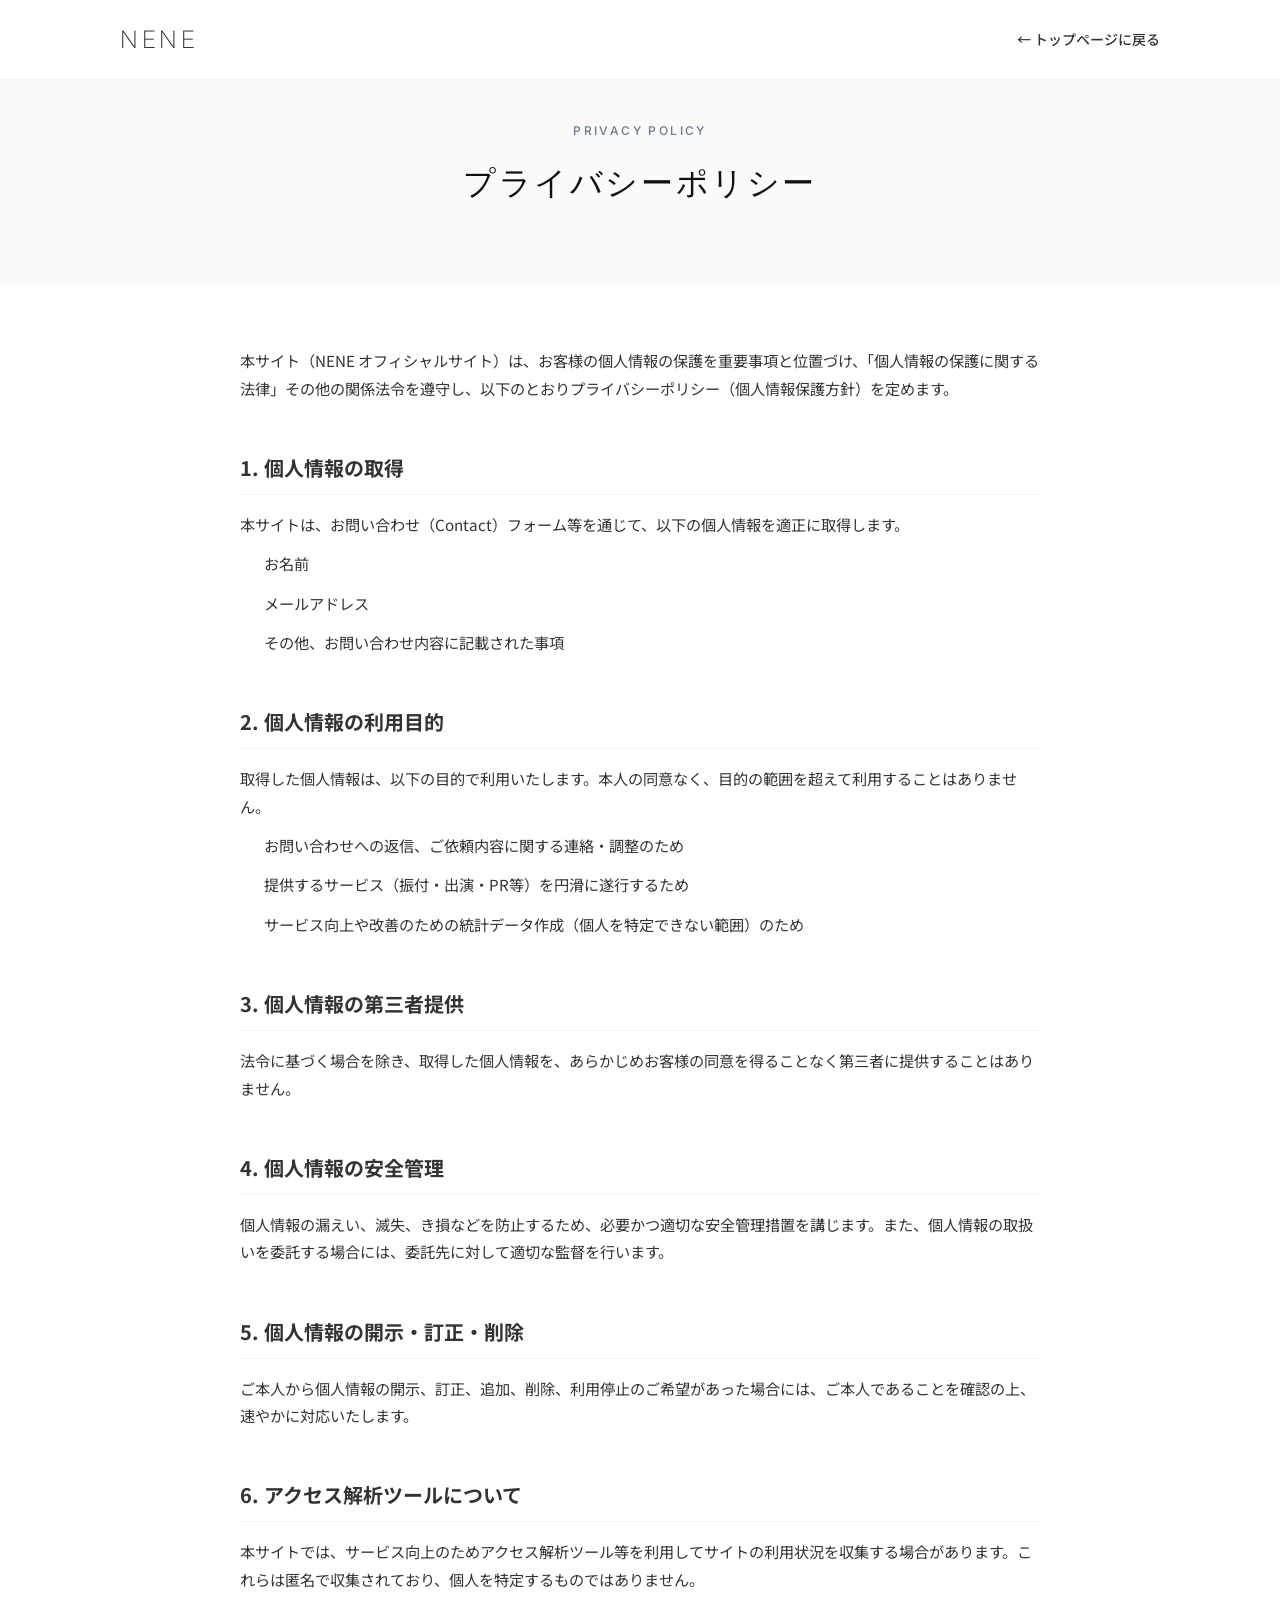
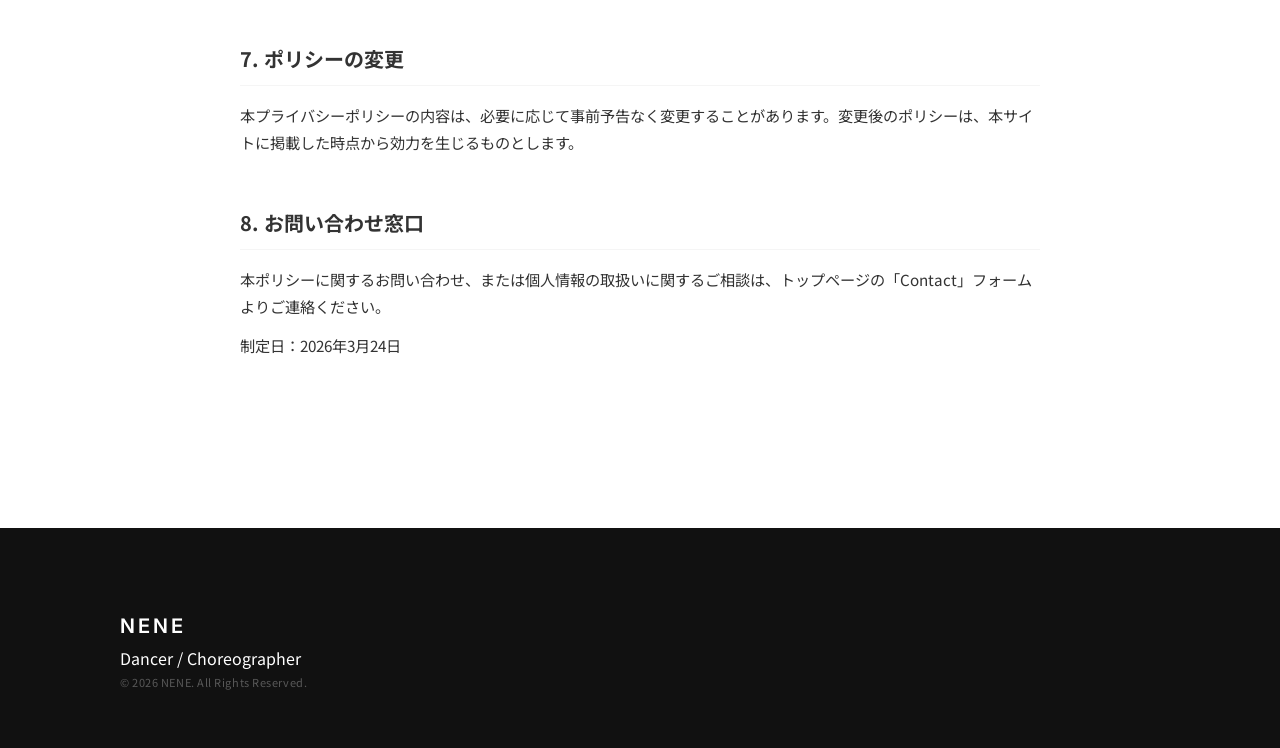
==== commit 4ec00dbd: "Add files via upload" ====
--- a/privacy-policy.html
+++ b/privacy-policy.html
@@ -31,7 +31,7 @@
     .policy-section p, .policy-section li {
       font-size: 0.95rem;
       line-height: 1.8;
-      color: var(--c-mid-gray);
+      color: #333;
       margin-bottom: 12px;
     }
     .policy-section ul {
--- a/style.css
+++ b/style.css
@@ -1114,6 +1114,7 @@
   flex-direction: column;
   gap: 12px;
   user-select: none;
+  white-space: normal;
 }
 
 .voice-catch {
@@ -1127,9 +1128,10 @@
 
 .voice-text {
   font-size: 0.9375rem;
-  line-height: 1.8;
+  line-height: 2;
   color: var(--c-dark);
   font-weight: var(--fw-regular);
+  white-space: normal;
 }
 
 /* Navigation Buttons */
@@ -1246,6 +1248,19 @@
   letter-spacing: 0.1em;
   text-transform: uppercase;
   color: var(--c-mid-gray);
+  margin-bottom: 4px;
+}
+
+.works-badge {
+  display: inline-block;
+  padding: 3px 10px;
+  background-color: var(--c-light-gray);
+  color: var(--c-accent);
+  font-size: 0.7rem;
+  font-weight: var(--fw-medium);
+  border-radius: 4px;
+  letter-spacing: 0.05em;
+  margin-bottom: 8px;
 }
 
 /* YouTube 16:9 レスポンシブ */
@@ -1277,6 +1292,69 @@
 .works-embed-ig .instagram-media {
   margin: 0 auto !important;
   min-width: 0 !important;
+}
+
+/* Instagram Reel Fallback Card */
+.works-reel-link {
+  position: relative;
+  display: block;
+  width: 100%;
+  aspect-ratio: 9 / 16;
+  background-color: var(--c-off-white);
+  border-radius: var(--radius-sm);
+  overflow: hidden;
+  border: 1px solid rgba(0, 0, 0, 0.04);
+}
+
+.works-reel-img {
+  width: 100%;
+  height: 100%;
+  object-fit: cover;
+  transition: transform 0.5s ease;
+}
+
+.works-reel-link:hover .works-reel-img {
+  transform: scale(1.05);
+}
+
+.works-reel-play-icon {
+  position: absolute;
+  top: 50%;
+  left: 50%;
+  transform: translate(-50%, -50%);
+  width: 56px;
+  height: 56px;
+  background-color: rgba(0, 0, 0, 0.3);
+  backdrop-filter: blur(4px);
+  -webkit-backdrop-filter: blur(4px);
+  border-radius: 50%;
+  display: flex;
+  align-items: center;
+  justify-content: center;
+  transition: background-color var(--transition-base);
+  pointer-events: none;
+}
+
+.works-reel-link:hover .works-reel-play-icon {
+  background-color: rgba(0, 0, 0, 0.5);
+}
+
+.works-reel-info {
+  display: flex;
+  flex-direction: column;
+  gap: 8px;
+}
+
+.works-reel-title {
+  font-size: 1rem;
+  font-weight: var(--fw-semibold);
+  color: var(--c-black);
+}
+
+.works-reel-desc {
+  font-size: 0.85rem;
+  color: var(--c-text-gray);
+  line-height: 1.6;
 }
 
 .works-card .btn {
@@ -1728,15 +1806,55 @@
     gap: 48px;
   }
 
+  .voice-carousel {
+    padding-bottom: 60px;
+  }
+
+  .voice-track-container {
+    overflow-x: auto;
+    scroll-snap-type: x mandatory;
+    scrollbar-width: none;
+    -webkit-overflow-scrolling: touch;
+    padding-bottom: 24px;
+    margin-bottom: -24px;
+  }
+
+  .voice-track-container::-webkit-scrollbar {
+    display: none;
+  }
+
+  .voice-track {
+    padding: 0 5%;
+    transform: none !important;
+    transition: none !important;
+  }
+
   .voice-card {
-    flex: 0 0 100%;
-    padding: 24px;
-  }
-
-  /* Navigation buttons mostly disappear or get smaller on mobile */
+    flex: 0 0 90%;
+    padding: 32px 24px;
+    scroll-snap-align: center;
+  }
+
+  /* Show navigation buttons firmly positioned at bottom on mobile */
   .voice-nav-btn {
-    display: none;
-    /* Let drag/swipe handle mobile navigation */
+    display: flex;
+    top: auto;
+    bottom: 0px;
+    width: 44px;
+    height: 44px;
+    transform: none;
+  }
+
+  .voice-nav-btn.prev {
+    left: 24px;
+  }
+
+  .voice-nav-btn.next {
+    right: 24px;
+  }
+
+  .voice-dots {
+    bottom: 18px;
   }
 
   .process-grid {
@@ -1770,15 +1888,17 @@
     min-height: 100vh;
     flex-direction: column;
     align-items: center;
+    justify-content: flex-start;
     background-color: var(--c-off-white);
   }
 
   .hero-bg {
-    position: absolute;
+    position: relative;
     top: 0;
     left: 0;
     width: 100%;
-    height: 100%;
+    height: 60vh;
+    min-height: 400px;
   }
 
   .hero-overlay {
@@ -1786,27 +1906,34 @@
   }
 
   .hero-content {
-    width: 88%;
-    max-width: 400px;
-    margin: auto auto 24px auto;
-    padding: 24px;
-    background-color: rgba(255, 255, 255, 0.55);
-    backdrop-filter: blur(16px);
-    -webkit-backdrop-filter: blur(16px);
-    border: 1px solid rgba(255, 255, 255, 0.5);
+    position: relative;
+    z-index: 10;
+    width: 92%;
+    max-width: 440px;
+    margin: -40px auto 48px auto;
+    padding: 28px 24px;
+    background-color: rgba(255, 255, 255, 0.84);
+    backdrop-filter: blur(20px);
+    -webkit-backdrop-filter: blur(20px);
+    border: 1px solid rgba(255, 255, 255, 0.9);
     border-radius: 16px;
-    box-shadow: 0 8px 32px rgba(0, 0, 0, 0.1);
+    box-shadow: 0 8px 32px rgba(0, 0, 0, 0.08);
     color: var(--c-black);
     justify-content: center;
-  }
-
-  .hero-catch,
+    text-align: center;
+  }
+
+  .hero-catch {
+    color: #111111;
+    font-weight: var(--fw-medium);
+  }
+
   .hero-sub {
-    color: var(--c-black);
+    color: #444444;
   }
 
   .hero-sub-copy {
-    color: var(--c-text-gray);
+    color: #666666;
   }
 
   .hero-slide {
@@ -1820,18 +1947,18 @@
 
   .hero-sub {
     font-size: 0.75rem;
-    margin-bottom: 20px;
+    margin-bottom: 16px;
   }
 
   .hero-sub-copy {
-    font-size: 0.8rem;
-    line-height: 1.5;
-    margin-bottom: 20px;
+    font-size: 0.85rem;
+    line-height: 1.6;
+    margin-bottom: 24px;
   }
 
   .hero-cta {
     flex-direction: column;
-    gap: 8px;
+    gap: 12px;
   }
 
   .hero-cta .btn {
@@ -1958,6 +2085,7 @@
 
   .hero-logo-text {
     font-size: 2.75rem;
+    color: #b8b8b8;
   }
 
   .voice-carousel {
